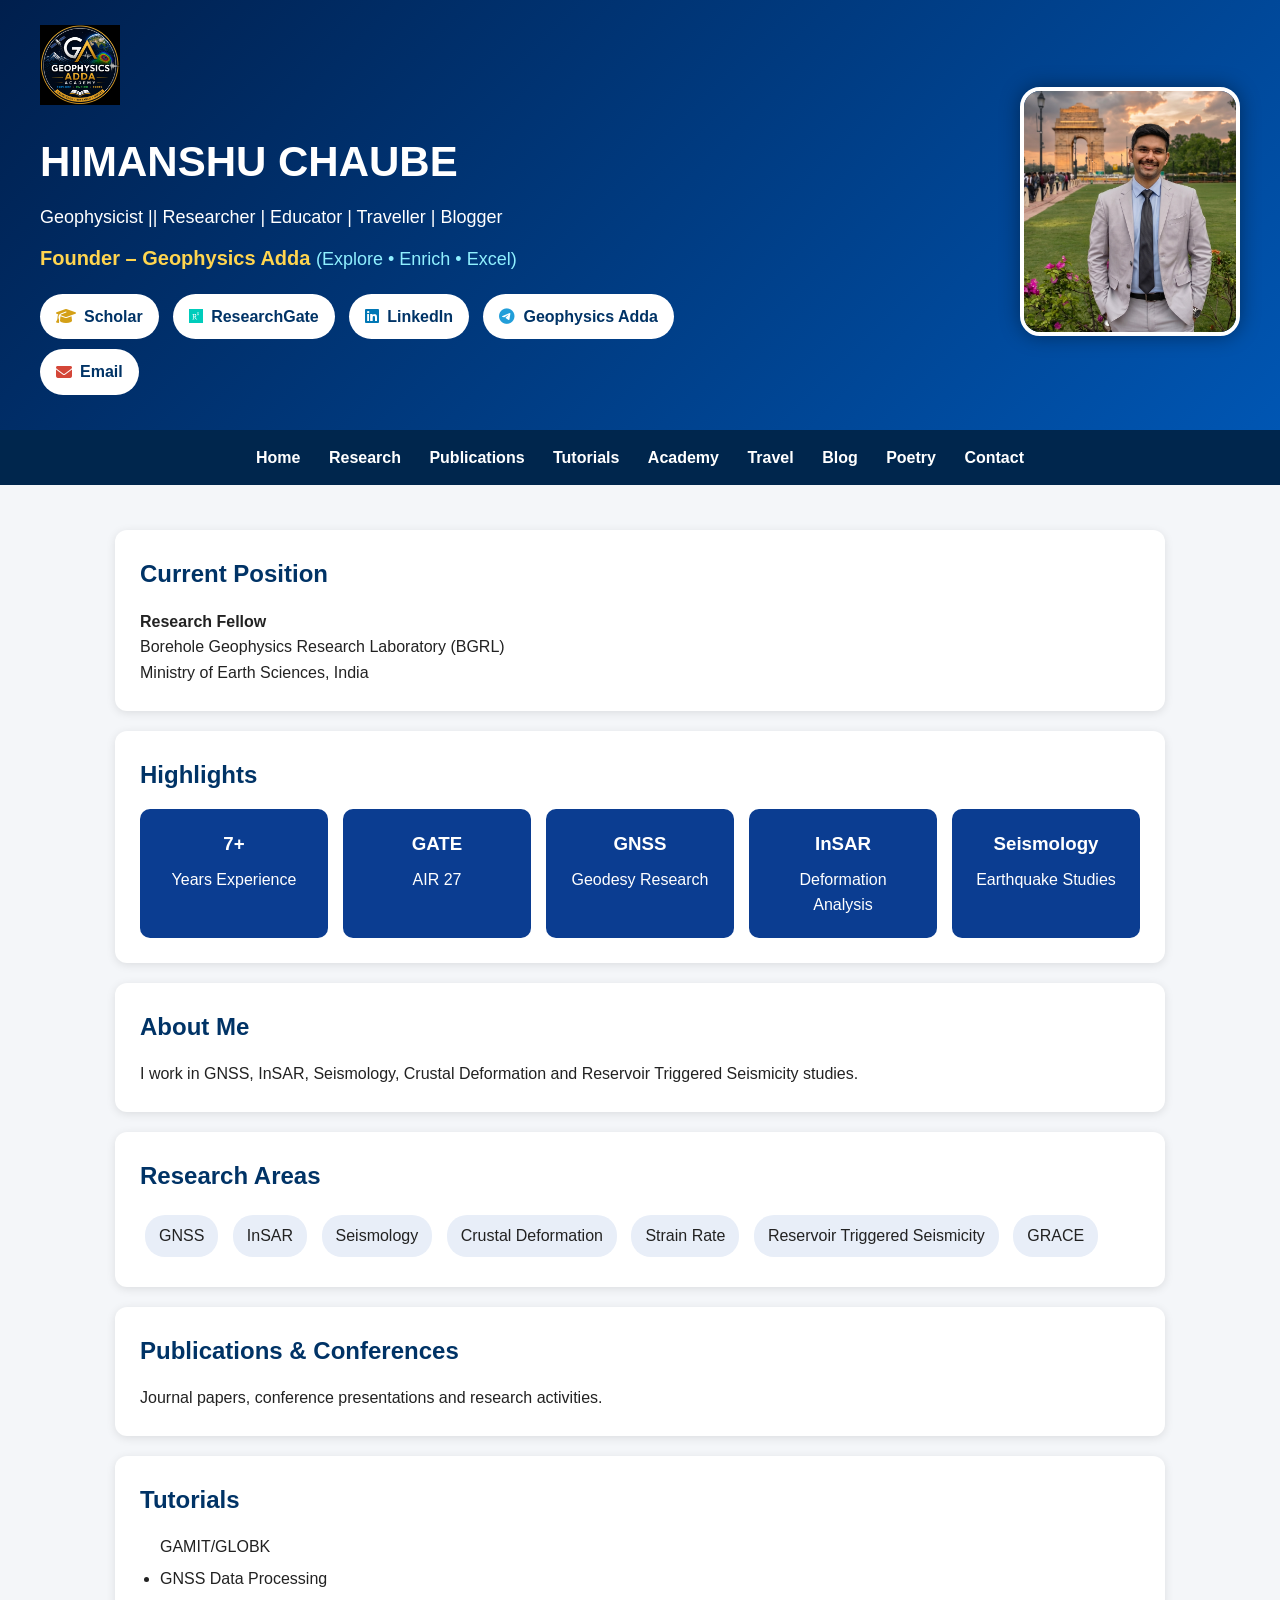
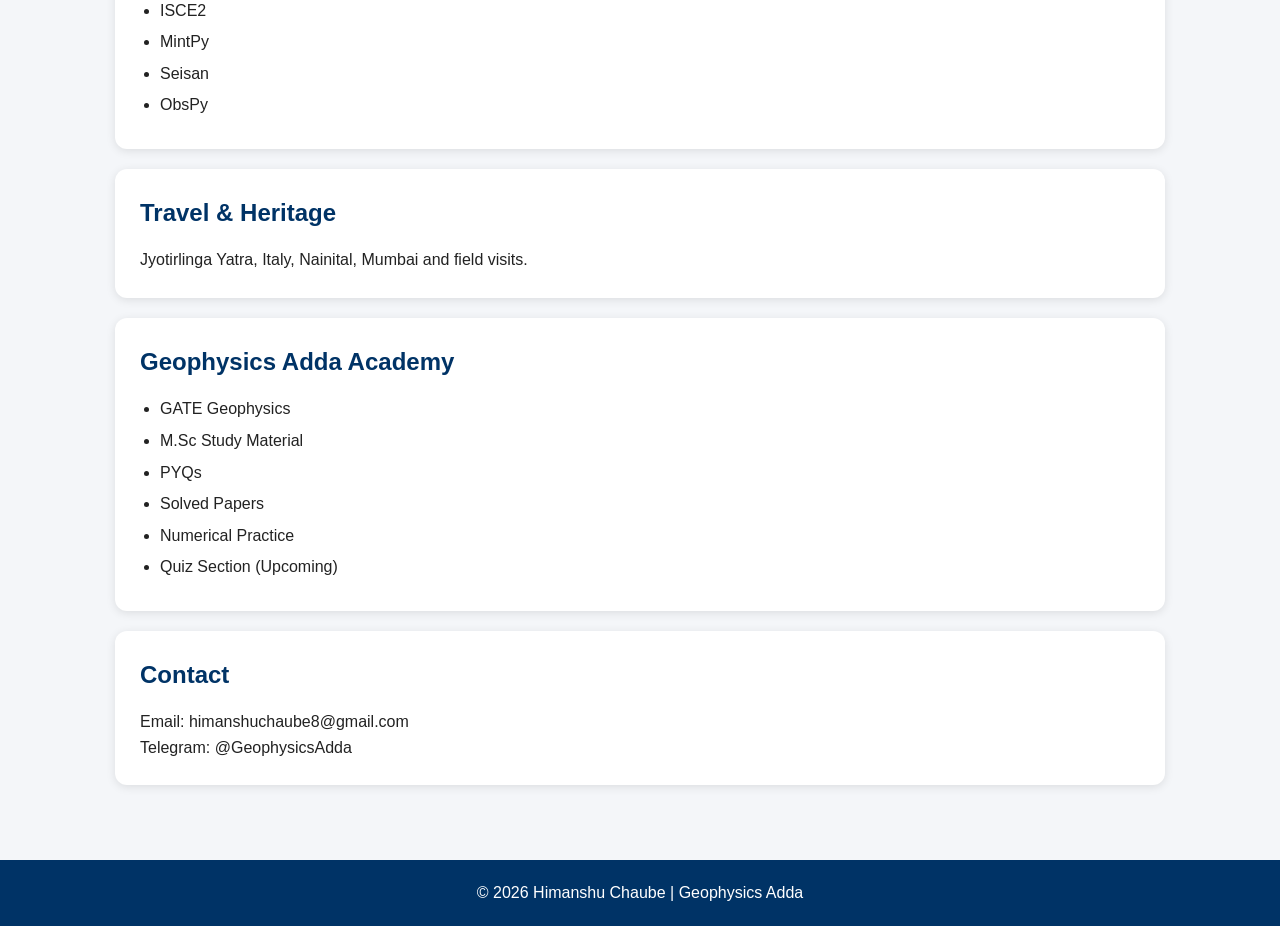
==== index.html @ 12836267 "Update index.html" ====
<!DOCTYPE html>
<html lang="en">
<head>

    <!-- Character encoding -->
    <meta charset="UTF-8">

    <!-- Mobile responsive layout -->
    <meta name="viewport" content="width=device-width, initial-scale=1.0">

    <!-- Browser tab title -->
    <title>Himanshu Chaube | Geophysics Adda</title>

    <!-- Browser tab icon -->
    <link rel="icon" type="image/png" href="logo.png">

    <!-- Main CSS file -->
    <link rel="stylesheet" href="css/style.css">
    <!-- Font Awesome Icons -->
    <link rel="stylesheet"
          href="https://cdnjs.cloudflare.com/ajax/libs/font-awesome/6.5.2/css/all.min.css">

    <!--
    Font Awesome Library
    Used for social media icons:
    LinkedIn, Telegram, Email, ResearchGate, etc.
    -->
    <link rel="stylesheet"
    href="https://cdnjs.cloudflare.com/ajax/libs/font-awesome/6.5.2/css/all.min.css">

</head>

<body>

<!-- ==================================================
     HERO SECTION (TOP BANNER)
=================================================== -->
<header class="hero">

    <div class="hero-content">

        <!-- ==================================
             LEFT SIDE CONTENT
        =================================== -->
        <div class="hero-left">

            <!-- Website Logo -->
            <img src="logo.png"
                 class="logo"
                 alt="Geophysics Adda Logo">

            <!-- Main Name -->
            <h1>HIMANSHU CHAUBE</h1>

            <!-- Current Position
            <div class="designation">
                Research Fellow | Borehole Geophysics Research Laboratory (BGRL), MoES
            </div> -->

            <!-- Professional Tagline -->
            <div class="subtitle">
                Geophysicist || Researcher | Educator | Traveller | Blogger
            </div>

            <!-- Founder Information + Motto -->
            <div class="founder">
                Founder – Geophysics Adda
                <span class="motto">
                    (Explore • Enrich • Excel)
                </span>
            </div>
            
            <!-- ==================================
                 SOCIAL MEDIA LINKS
            =================================== -->

            <div class="social-icons">

                <!-- Google Scholar -->
                <a href="https://scholar.google.com/citations?hl=en&user=n0ggSaUAAAAJ"
                   target="_blank"
                   title="Google Scholar">
                    <i class="fas fa-graduation-cap"></i>
                    Scholar
                </a>

                <!-- ResearchGate -->
                <a href="https://www.researchgate.net/profile/Himanshu-Chaube"
                   target="_blank"
                   title="ResearchGate">
                    <i class="fab fa-researchgate"></i>
                    ResearchGate
                </a>

                <!-- LinkedIn -->
                <a href="https://www.linkedin.com/in/himanshuchaube/"
                   target="_blank"
                   title="LinkedIn">
                    <i class="fab fa-linkedin"></i>
                    LinkedIn
                </a>

                <!-- Telegram -->
                <a href="https://t.me/GeophysicsAdda"
                   target="_blank"
                   title="Telegram">
                    <i class="fab fa-telegram"></i>
                    Geophysics Adda
                </a>

                <!-- Email -->
                <a href="mailto:himanshuchaube8@gmail.com"
                   title="Email">
                    <i class="fas fa-envelope"></i>
                    Email
                </a>

            </div>

        </div>

        <!-- ==================================
             RIGHT SIDE PROFILE PHOTO
        =================================== -->
        <div class="hero-right">

            <img src="profile.jpg"
                 alt="Himanshu Chaube">

        </div>

    </div>

</header>
<!-- ==================================================
     NAVIGATION MENU
=================================================== -->
<nav>
    <a href="index.html">Home</a>
    <a href="research.html">Research</a>
    <a href="publications.html">Publications</a>
    <a href="tutorials.html">Tutorials</a>
    <a href="academy.html">Academy</a>
    <a href="travel.html">Travel</a>
    <a href="blog.html">Blog</a>
    <a href="poetry.html">Poetry</a>
    <a href="contact.html">Contact</a>
</nav>

<!-- ==================================================
     MAIN CONTENT AREA
=================================================== -->
<div class="container">

    <!-- Current Position -->
    <div class="card">
        <h2>Current Position</h2>
        <p>
            <b>Research Fellow</b><br>
            Borehole Geophysics Research Laboratory (BGRL)<br>
            Ministry of Earth Sciences, India
        </p>
    </div>

    <!-- Highlights -->
    <div class="card">
        <h2>Highlights</h2>

        <div class="stats">

            <div class="stat">
                <h3>7+</h3>
                <p>Years Experience</p>
            </div>

            <div class="stat">
                <h3>GATE</h3>
                <p>AIR 27</p>
            </div>

            <div class="stat">
                <h3>GNSS</h3>
                <p>Geodesy Research</p>
            </div>

            <div class="stat">
                <h3>InSAR</h3>
                <p>Deformation Analysis</p>
            </div>

            <div class="stat">
                <h3>Seismology</h3>
                <p>Earthquake Studies</p>
            </div>

        </div>
    </div>

    <!-- About Me -->
    <div class="card">
        <h2>About Me</h2>
        <p>
            I work in GNSS, InSAR, Seismology, Crustal Deformation and
            Reservoir Triggered Seismicity studies.
        </p>
    </div>

    <!-- Research Areas -->
    <div class="card">
        <h2>Research Areas</h2>

        <div class="tags">
            <span>GNSS</span>
            <span>InSAR</span>
            <span>Seismology</span>
            <span>Crustal Deformation</span>
            <span>Strain Rate</span>
            <span>Reservoir Triggered Seismicity</span>
            <span>GRACE</span>
        </div>
    </div>

    <!-- Publications Section -->
    <div class="card">
        <h2>Publications & Conferences</h2>
        <p>Journal papers, conference presentations and research activities.</p>
    </div>

    <!-- Tutorials Section -->
    <div class="card">
        <h2>Tutorials</h2>
        <ul>
            <li<a href="https://www.planetmechanic.net/gamit-globk-tutorial">GAMIT/GLOBK</a></li>
            <li>GNSS Data Processing</li>
            <li>ISCE2</li>
            <li>MintPy</li>
            <li>Seisan</li>
            <li>ObsPy</li>
        </ul>
    </div>

    <!-- Travel Section -->
    <div class="card">
        <h2>Travel & Heritage</h2>
        <p>Jyotirlinga Yatra, Italy, Nainital, Mumbai and field visits.</p>
    </div>

    <!-- Academy Section -->
    <div class="card">
        <h2>Geophysics Adda Academy</h2>
        <ul>
            <li>GATE Geophysics</li>
            <li>M.Sc Study Material</li>
            <li>PYQs</li>
            <li>Solved Papers</li>
            <li>Numerical Practice</li>
            <li>Quiz Section (Upcoming)</li>
        </ul>
    </div>

    <!-- Contact Section -->
    <div class="card">
        <h2>Contact</h2>
        <p>Email: himanshuchaube8@gmail.com</p>
        <p>Telegram: @GeophysicsAdda</p>
    </div>

</div>

<!-- ==================================================
     FOOTER
=================================================== -->
<footer>
    © 2026 Himanshu Chaube | Geophysics Adda
</footer>

</body>
</html>
---- css/style.css ----
/* ==================================
   GLOBAL SETTINGS
================================== */

*{
    margin:0;
    padding:0;
    box-sizing:border-box;
    font-family:Arial, sans-serif;
}

body{
    background:#f4f6f9;
    color:#222;
    line-height:1.6;
}

/* ==================================
   HERO SECTION
================================== */

.hero{
    background:linear-gradient(135deg,#001f4d,#0056b3);
    color:white;
    padding:25px 20px;
}

.hero-content{
    max-width:1200px;
    margin:auto;
    display:flex;
    justify-content:space-between;
    align-items:center;
    gap:30px;
}

.hero-left{
    flex:0 0 60%;
}

.hero-right{
    flex:0 0 35%;
    text-align:right;
}

.hero-right img{
    width:220px;
    max-width:100%;
    border-radius:20px;
    border:4px solid white;
    box-shadow:0 0 20px rgba(0,0,0,.4);
}

/* ==================================
   LOGO
================================== */

.logo{
    width:80px;
    height:auto;
    margin-bottom:15px;
}

/* ==================================
   TITLES
================================== */

h1{
    font-size:42px;
    margin-bottom:8px;
}

.subtitle{
    font-size:18px;
    margin-bottom:10px;
}

.founder{
    color:#ffd54f;
    font-size:20px;
    font-weight:bold;
}

.tagline{
    margin:18px 0;
    font-size:18px;
    font-weight:bold;
    color:#8ff0ff;
}

/* ==================================
   BUTTONS
================================== */

.btn{
    display:inline-block;
    margin:8px;
    padding:12px 22px;
    background:white;
    color:#003366;
    text-decoration:none;
    border-radius:8px;
    font-weight:bold;
    transition:0.3s;
}

.btn:hover{
    background:#ffd54f;
    transform:translateY(-2px);
}

/* ==================================
   NAVIGATION
================================== */

nav{
    background:#00264d;
    padding:15px;
    text-align:center;
    position:sticky;
    top:0;
    z-index:1000;
}

nav a{
    color:white;
    text-decoration:none;
    margin:0 12px;
    font-weight:bold;
    transition:0.3s;
}

nav a:hover{
    color:#ffd54f;
}

/* ==================================
   MAIN CONTAINER
================================== */

.container{
    max-width:1100px;
    margin:auto;
    padding:25px;
}

/* ==================================
   CARDS
================================== */

.card{
    background:white;
    padding:25px;
    margin:20px 0;
    border-radius:12px;
    box-shadow:0 2px 10px rgba(0,0,0,.1);
}

.card h2{
    color:#003366;
    margin-bottom:15px;
}

/* ==================================
   RESEARCH TAGS
================================== */

.tags span{
    display:inline-block;
    background:#e8eef8;
    padding:8px 14px;
    margin:5px;
    border-radius:20px;
}

/* ==================================
   HIGHLIGHTS
================================== */

.stats{
    display:grid;
    grid-template-columns:repeat(auto-fit,minmax(180px,1fr));
    gap:15px;
}

.stat{
    background:#0b3d91;
    color:white;
    padding:20px;
    border-radius:10px;
    text-align:center;
}

.stat h3{
    margin-bottom:8px;
}

/* ==================================
   LISTS
================================== */

ul{
    padding-left:20px;
}

li{
    margin:6px 0;
}

/* ==================================
   FOOTER
================================== */

footer{
    background:#003366;
    color:white;
    text-align:center;
    padding:20px;
    margin-top:30px;
}

/* ==================================
   MOBILE VIEW
================================== */

@media(max-width:768px){

    .hero{
        text-align:center;
    }

    .hero-content{
        flex-direction:column;
    }

    .hero-left,
    .hero-right{
        flex:100%;
        text-align:center;
    }

    .hero-right img{
        width:180px;
    }

    h1{
        font-size:34px;
    }

    .subtitle{
        font-size:16px;
    }

    .tagline{
        font-size:16px;
    }

    nav a{
        display:inline-block;
        margin:8px;
    }
}
/* ==================================
   DESIGNATION
================================== */

.designation{

    margin-bottom:10px;

    font-size:18px;

    color:#d6e8ff;

    font-weight:500;
}

/* ==================================
   MOTTO INSIDE FOUNDER LINE
================================== */

.motto{

    color:#8ff0ff;

    font-weight:normal;

    font-size:18px;
}

/* ==================================
   SOCIAL MEDIA LINKS
================================== */

.social-icons{

    margin-top:20px;
}

.social-icons a,
.social-icons a:visited{

    display:inline-flex;

    align-items:center;

    justify-content:center;

    padding:10px 16px;

    margin-right:10px;

    margin-bottom:10px;

    background:white;

    color:#003366;

    border-radius:30px;

    font-size:16px;

    font-weight:700;

    text-decoration:none;

    transition:0.3s;
}

.social-icons a:hover{

    background:#ffd54f;

    color:#003366;

    transform:translateY(-3px);
}

.social-icons i{

    margin-right:8px;
}

/* Google Scholar */
.fa-graduation-cap{
    color:#d4a017;
}

/* ResearchGate */
.fa-researchgate{
    color:#00ccbb;
}

/* LinkedIn */
.fa-linkedin{
    color:#0077b5;
}

/* Telegram */
.fa-telegram{
    color:#229ED9;
}

/* Email */
.fa-envelope{
    color:#d44638;
}
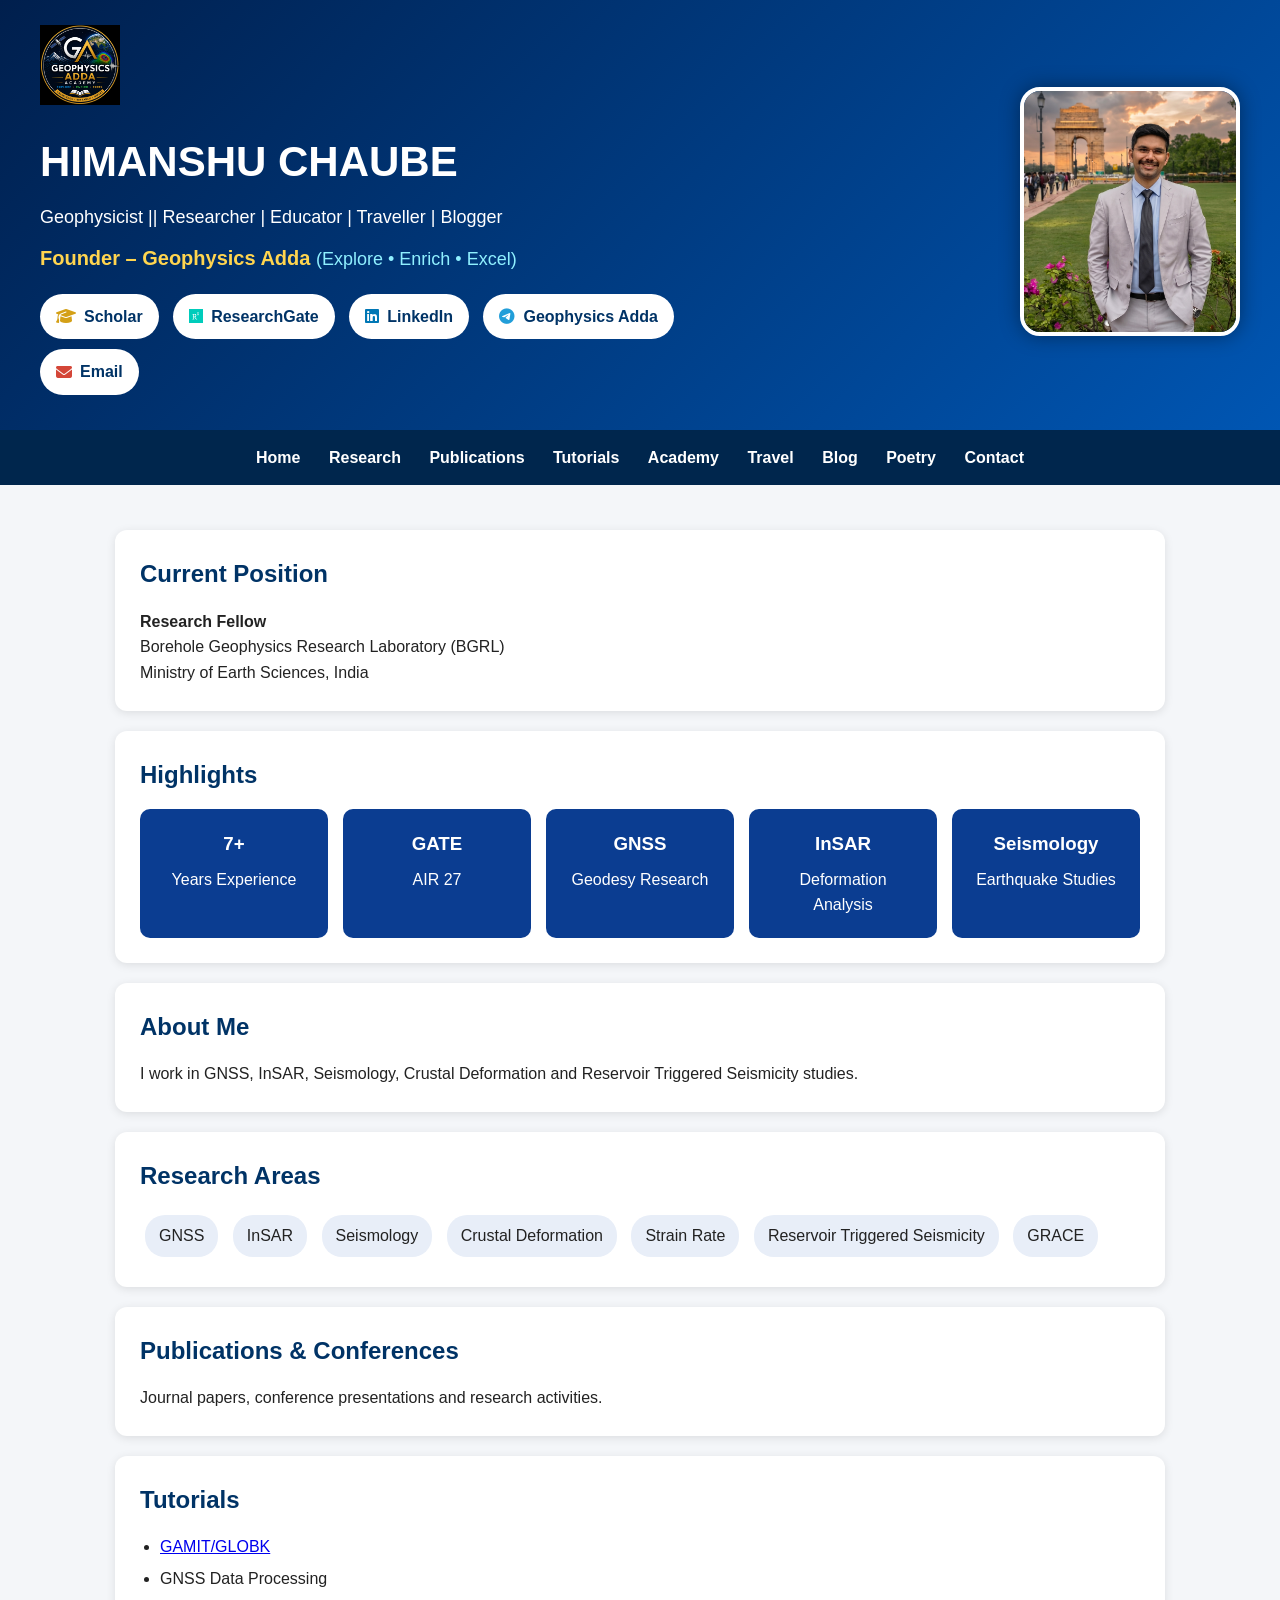
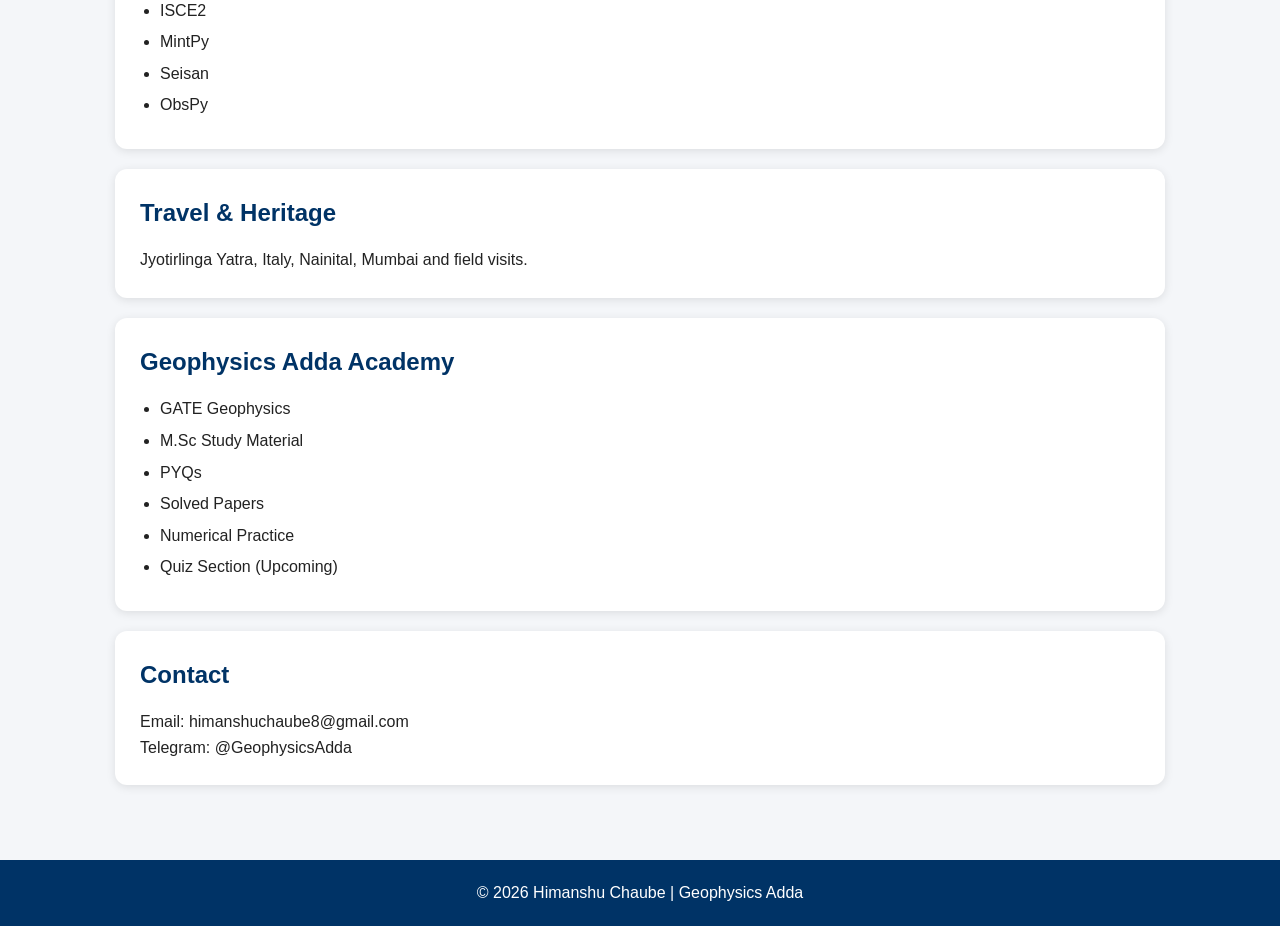
==== commit f070801d: "Update index.html" ====
--- a/index.html
+++ b/index.html
@@ -9,7 +9,7 @@
     <meta name="viewport" content="width=device-width, initial-scale=1.0">
 
     <!-- Browser tab title -->
-    <title>Himanshu Chaube | Geophysics Adda</title>
+    <title>Himanshu Chaube1 | Geophysics Adda</title>
 
     <!-- Browser tab icon -->
     <link rel="icon" type="image/png" href="logo.png">
@@ -230,7 +230,7 @@
     <div class="card">
         <h2>Tutorials</h2>
         <ul>
-            <li<a href="https://www.planetmechanic.net/gamit-globk-tutorial">GAMIT/GLOBK</a></li>
+            <li><a href="https://www.planetmechanic.net/gamit-globk-tutorial" target="_blank">GAMIT/GLOBK</a></li>
             <li>GNSS Data Processing</li>
             <li>ISCE2</li>
             <li>MintPy</li>
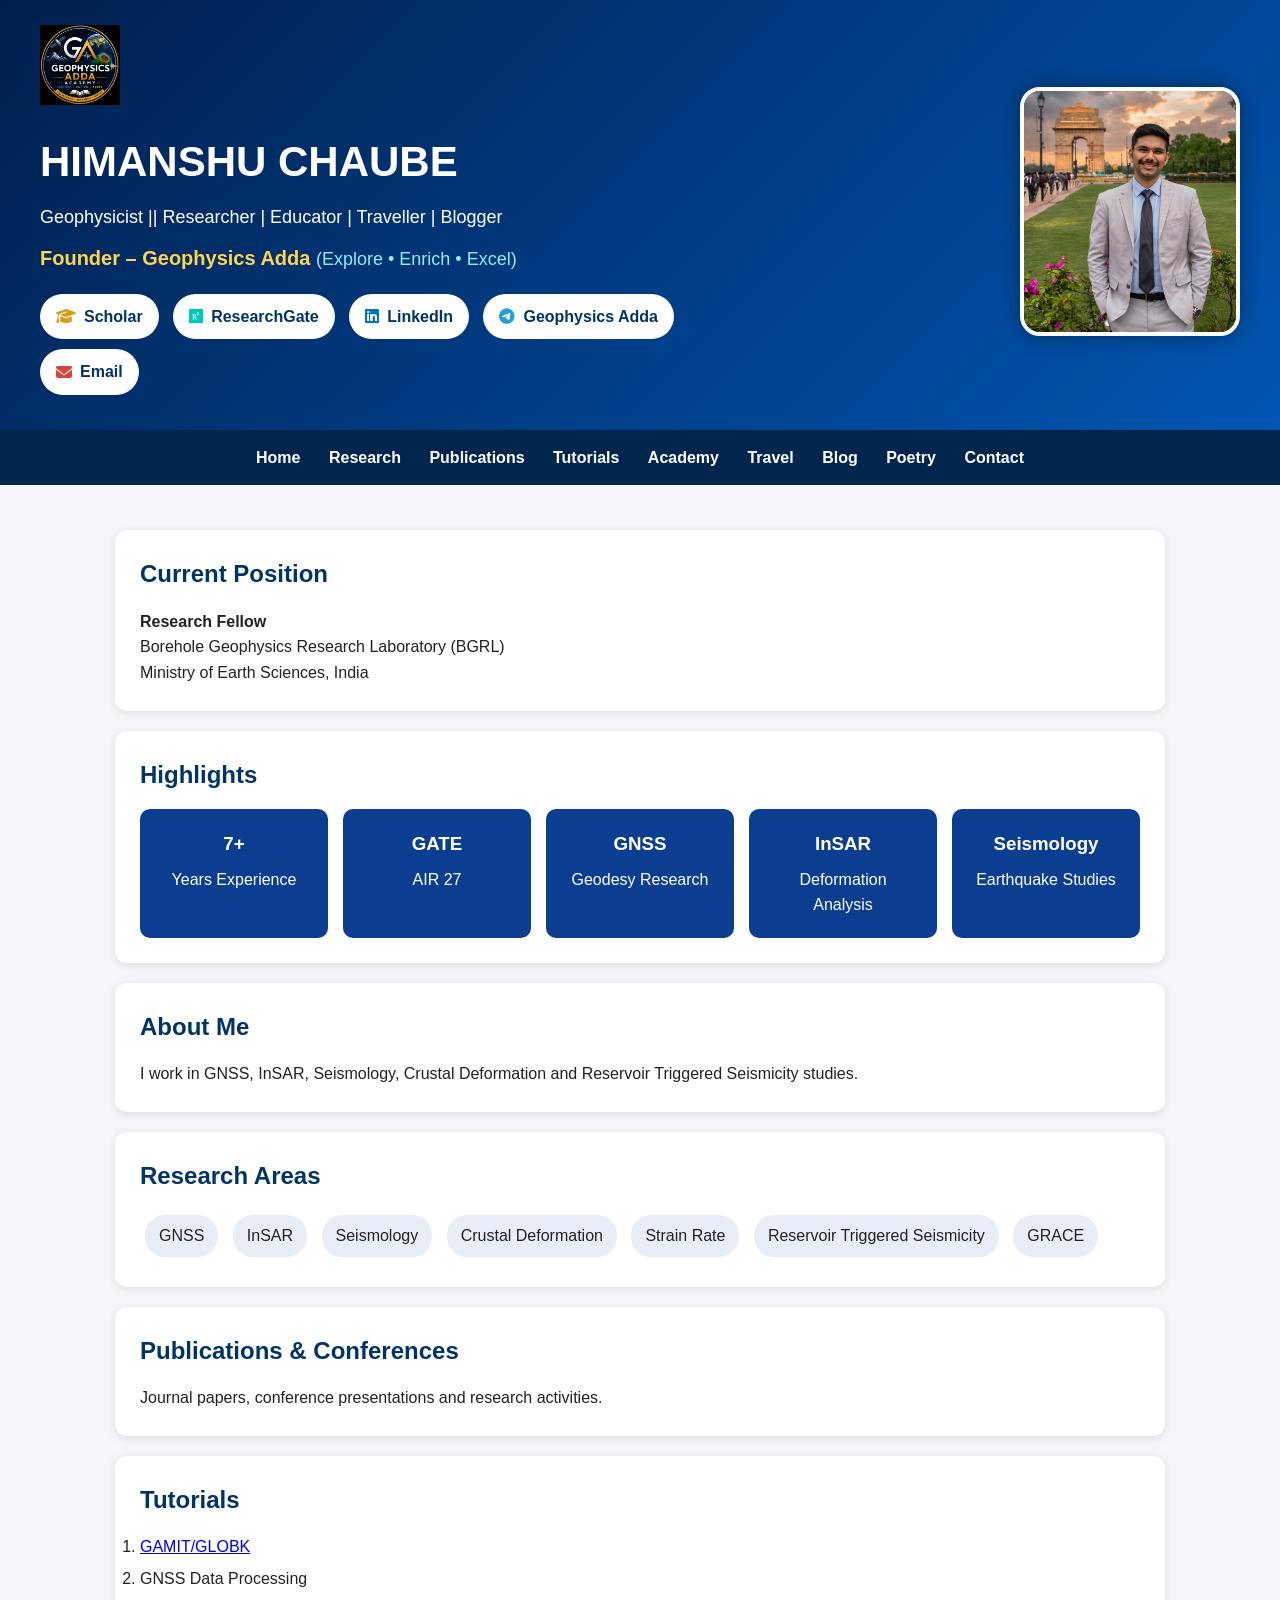
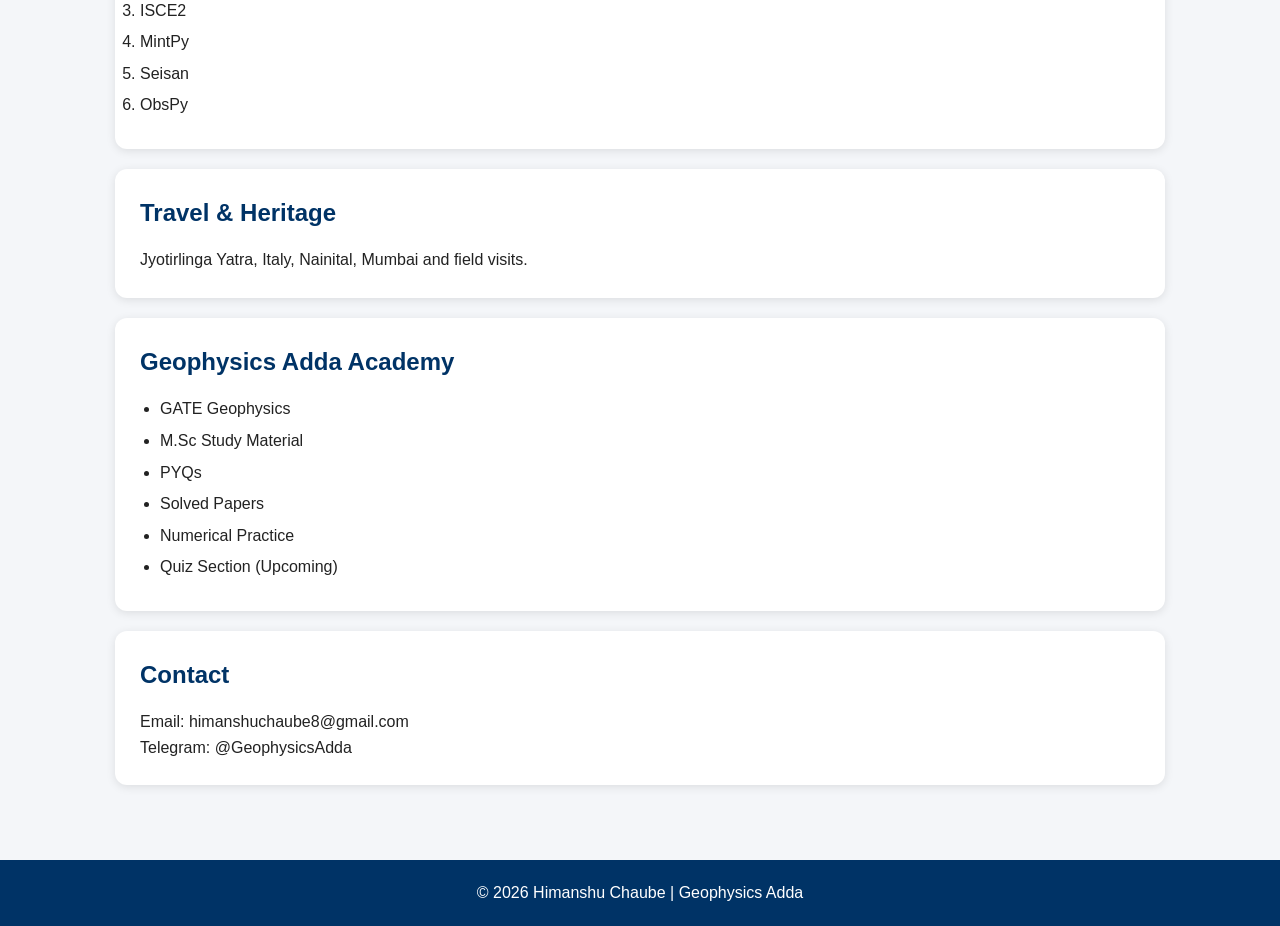
==== commit caa3fbbe: "Update index.html" ====
--- a/index.html
+++ b/index.html
@@ -9,7 +9,7 @@
     <meta name="viewport" content="width=device-width, initial-scale=1.0">
 
     <!-- Browser tab title -->
-    <title>Himanshu Chaube1 | Geophysics Adda</title>
+    <title>Himanshu Chaube | Geophysics Adda</title>
 
     <!-- Browser tab icon -->
     <link rel="icon" type="image/png" href="logo.png">
@@ -229,14 +229,14 @@
     <!-- Tutorials Section -->
     <div class="card">
         <h2>Tutorials</h2>
-        <ul>
-            <li><a href="https://www.planetmechanic.net/gamit-globk-tutorial" target="_blank">GAMIT/GLOBK</a></li>
+        <ol>
+            <li><a href="https://himanshuchaube.github.io/gamit-globk-processing" target="_blank">GAMIT/GLOBK</a></li>
             <li>GNSS Data Processing</li>
             <li>ISCE2</li>
             <li>MintPy</li>
             <li>Seisan</li>
             <li>ObsPy</li>
-        </ul>
+        </ol>
     </div>
 
     <!-- Travel Section -->
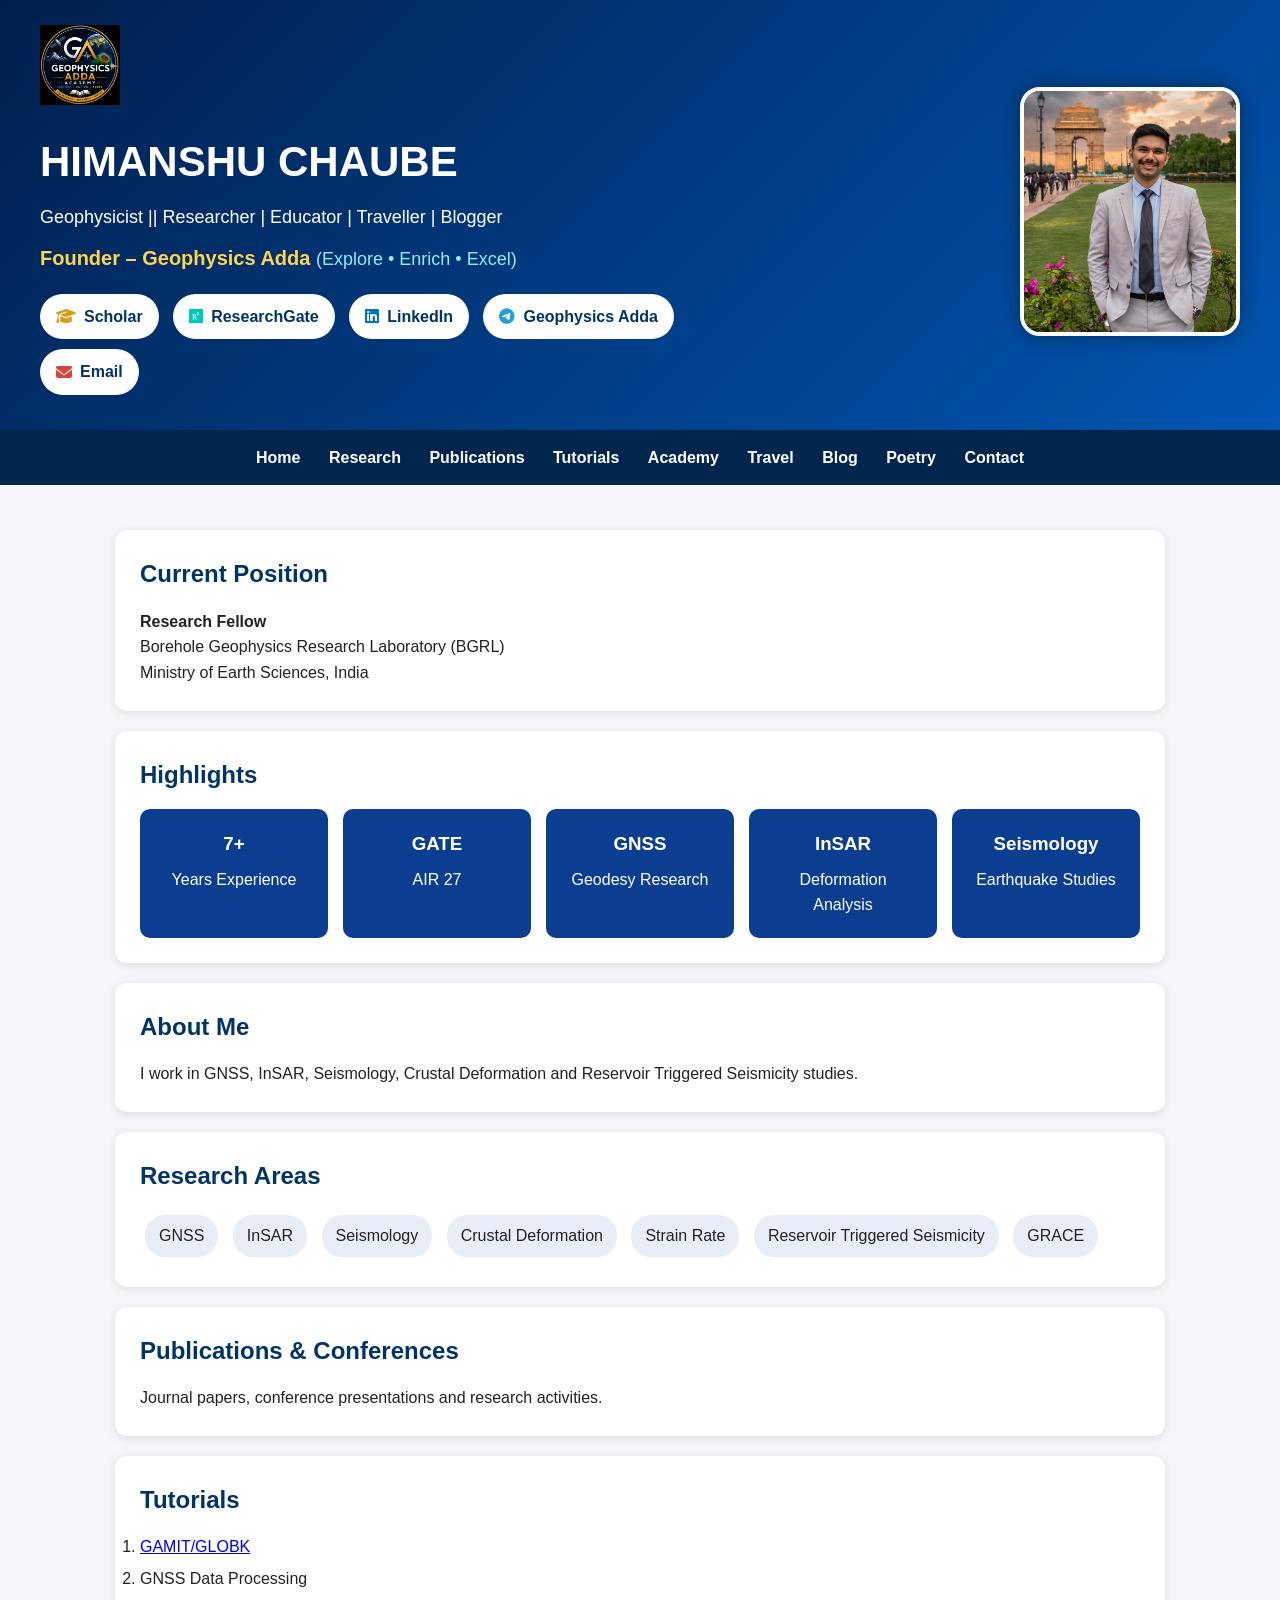
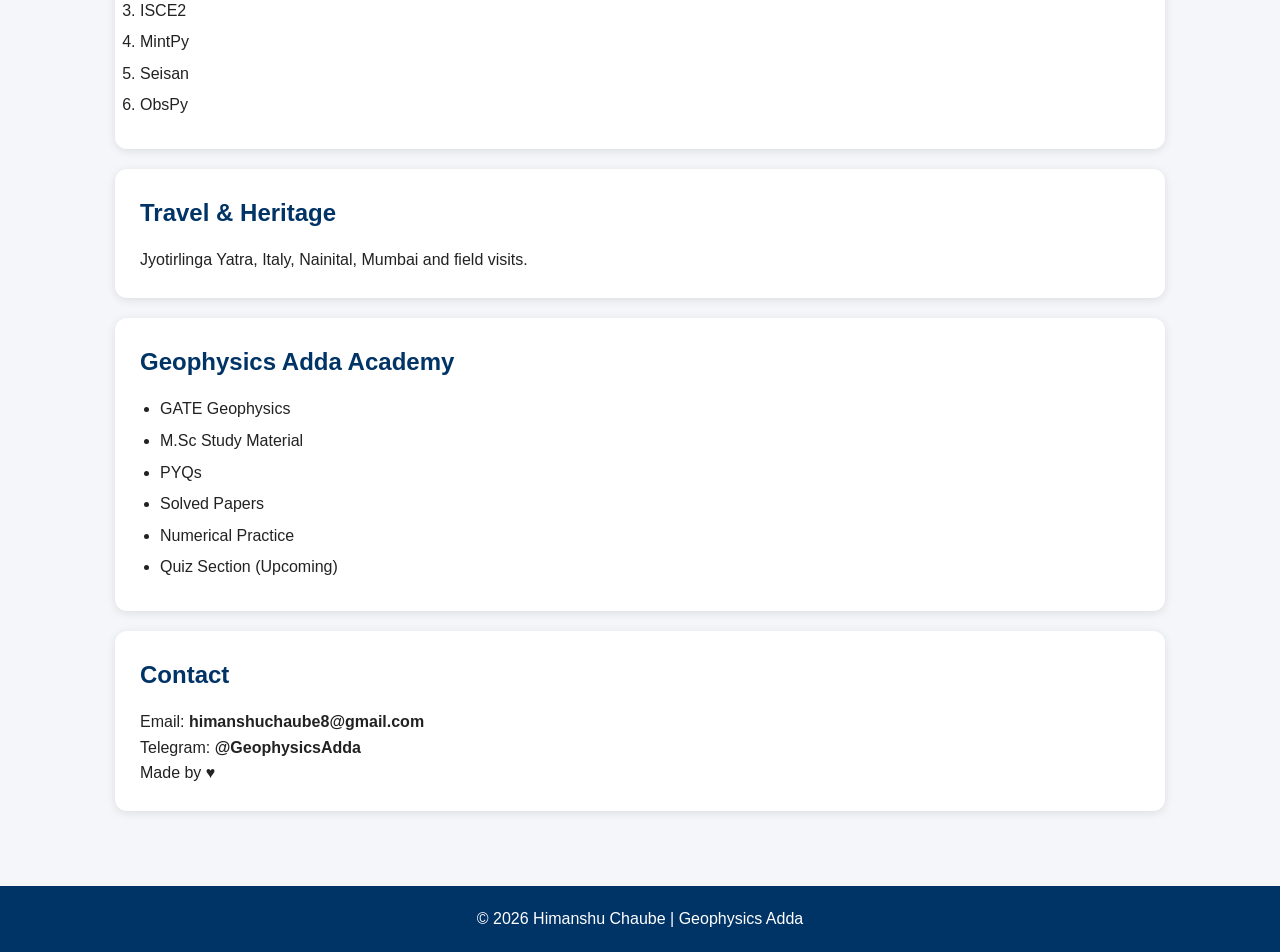
==== commit beba9c76: "Update index.html" ====
--- a/index.html
+++ b/index.html
@@ -261,8 +261,9 @@
     <!-- Contact Section -->
     <div class="card">
         <h2>Contact</h2>
-        <p>Email: himanshuchaube8@gmail.com</p>
-        <p>Telegram: @GeophysicsAdda</p>
+        <p>Email: <b>himanshuchaube8@gmail.com</b></p>
+        <p>Telegram: <b>@GeophysicsAdda</b></p>
+        <p>Made by &hearts; </p>
     </div>
 
 </div>
